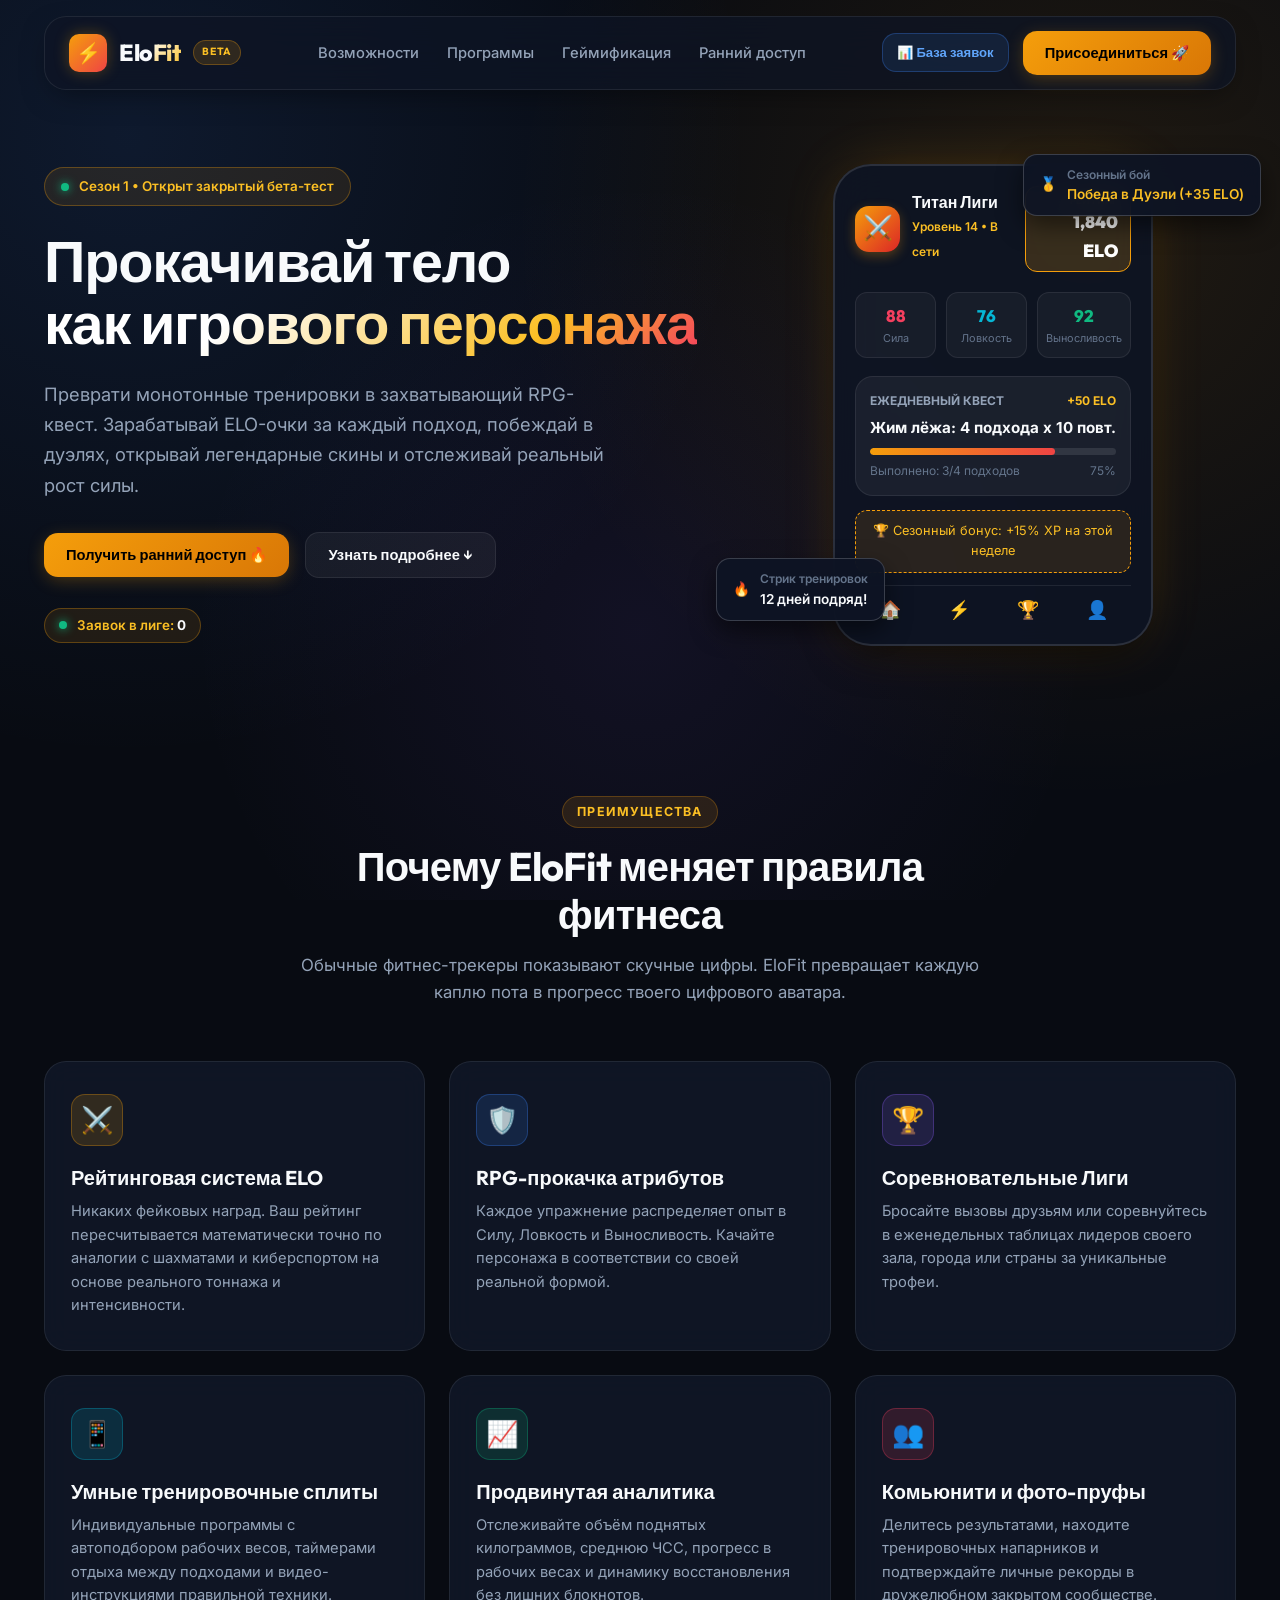
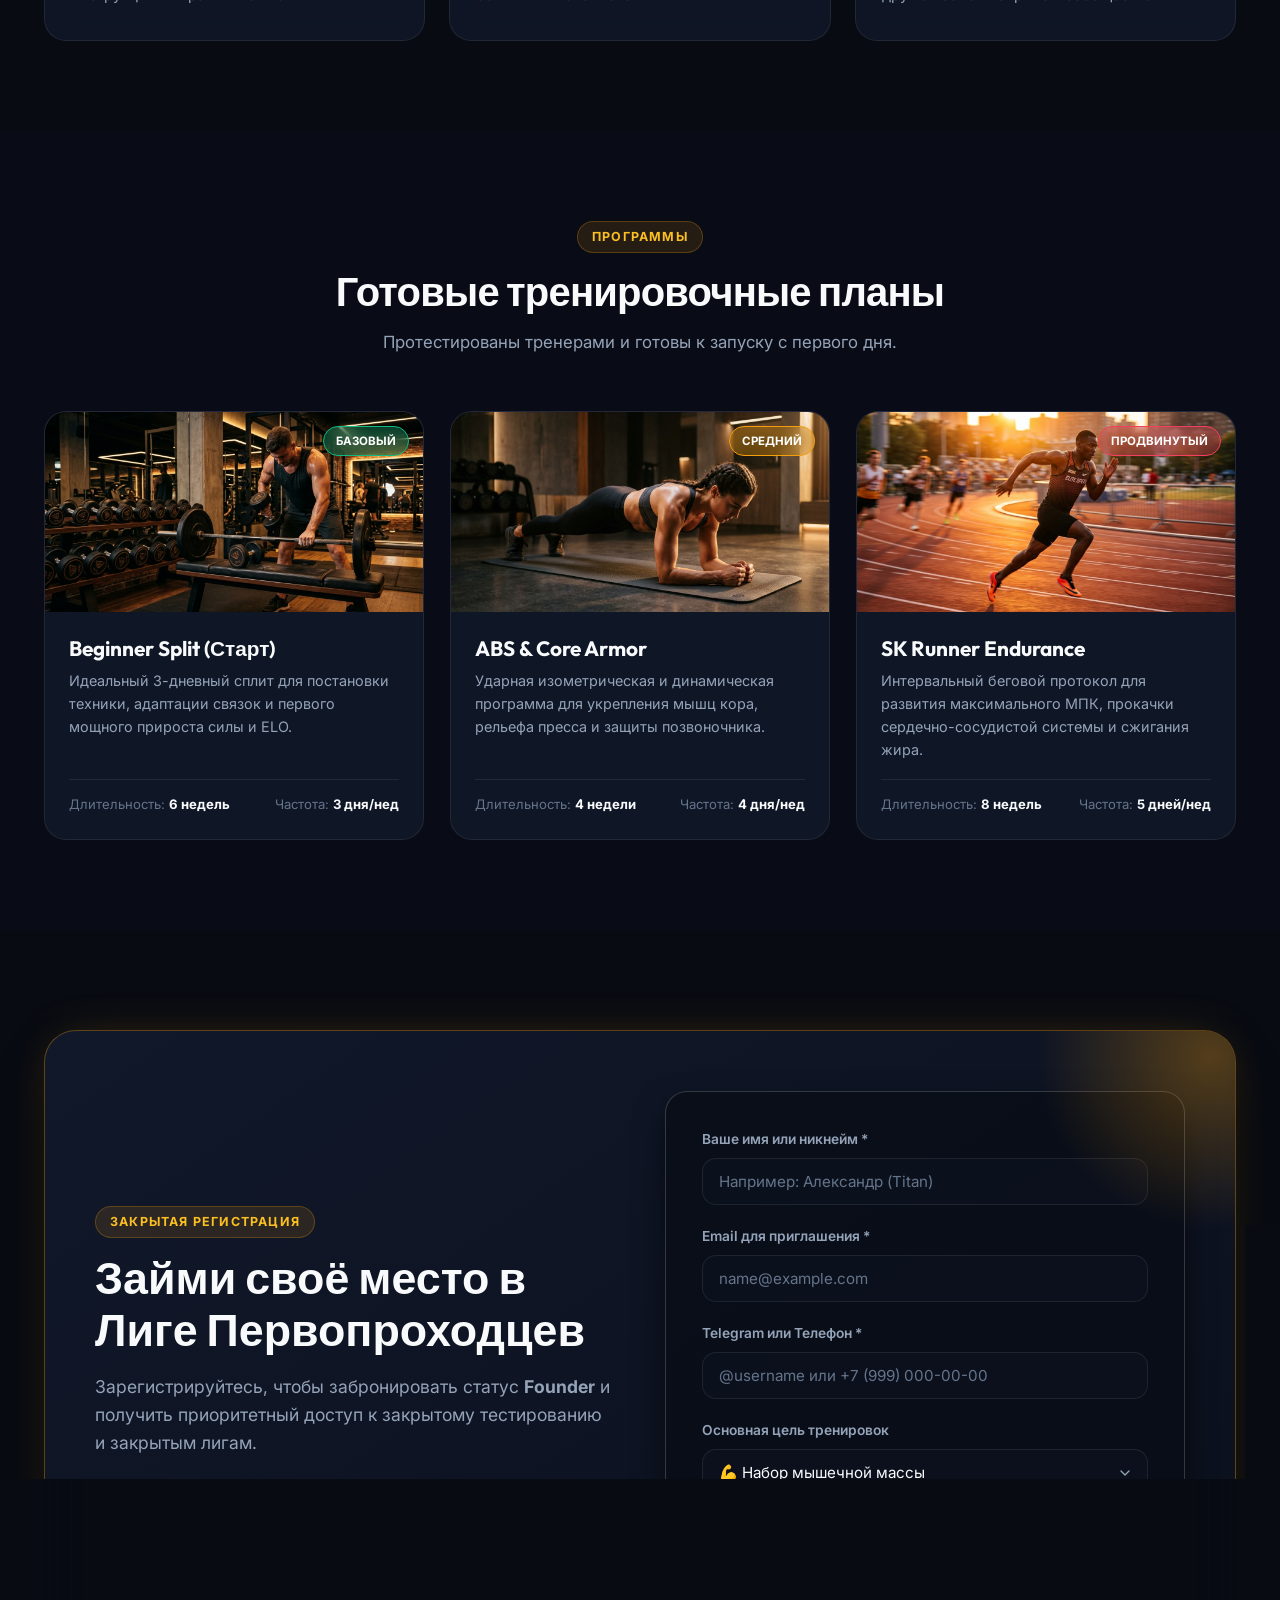
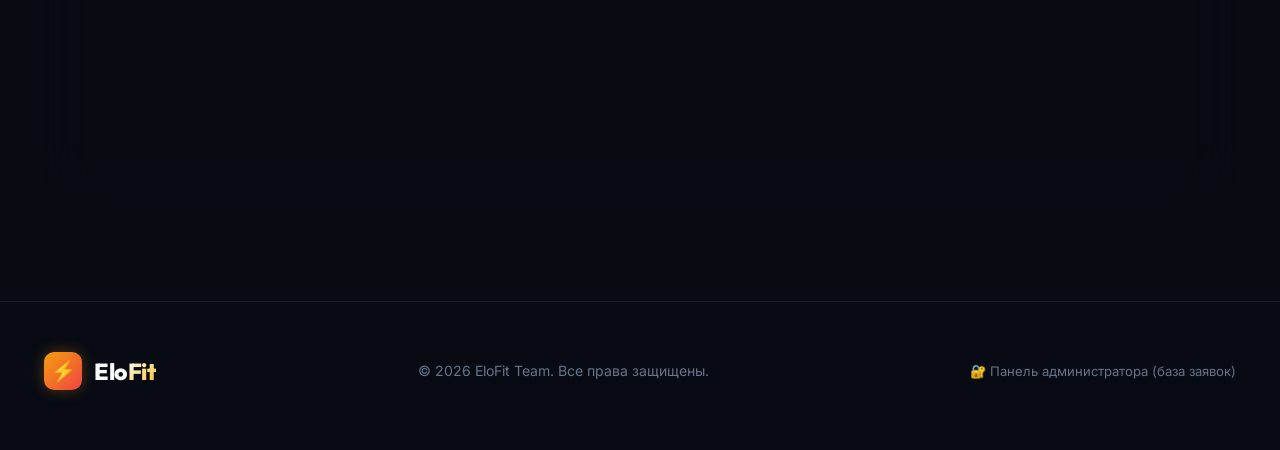
==== landing/index.html @ cf4ff8bf "feat: add landing page, user registration, and admin dashboard with timestamp tracking" ====
<!DOCTYPE html>
<html lang="ru">
<head>
  <meta charset="UTF-8">
  <meta name="viewport" content="width=device-width, initial-scale=1.0">
  <title>EloFit — Геймифицированная фитнес-платформа с ELO-рейтингом</title>
  <meta name="description" content="EloFit — первая фитнес-платформа, объединяющая реальные тренировки, соревновательные лиги и RPG-прокачку персонажа с честным ELO-рейтингом.">
  <meta name="keywords" content="фитнес, тренировки, геймификация, elofit, ELO рейтинг, прокачка, спорт, бодибилдинг, кроссфит">
  
  <!-- Open Graph / Social Media -->
  <meta property="og:type" content="website">
  <meta property="og:title" content="EloFit — Прокачивай тело как персонажа в RPG">
  <meta property="og:description" content="Зарабатывай ELO, соревнуйся в лигах с друзьями, открывай достижения и отслеживай реальный прогресс.">
  
  <link rel="icon" type="image/png" href="assets/images/beginner_split.jpg">
  <link rel="stylesheet" href="css/styles.css">
</head>
<body>

  <!-- Navigation -->
  <header class="navbar">
    <div class="nav-wrapper">
      <a href="#hero" class="brand" id="nav-brand">
        <div class="brand-icon">⚡</div>
        <div class="brand-text">Elo<span>Fit</span></div>
        <span class="brand-badge">BETA</span>
      </a>

      <ul class="nav-links">
        <li><a href="#features" id="nav-features">Возможности</a></li>
        <li><a href="#plans" id="nav-plans">Программы</a></li>
        <li><a href="#gamification" id="nav-gamification">Геймификация</a></li>
        <li><a href="#register" id="nav-register-link">Ранний доступ</a></li>
      </ul>

      <div class="nav-actions">
        <a href="admin.html" class="btn btn-admin" id="btn-header-admin" title="Панель администратора (база регистраций)">
          📊 База заявок
        </a>
        <a href="#register" class="btn btn-primary" id="btn-nav-join">
          Присоединиться 🚀
        </a>
      </div>
    </div>
  </header>

  <!-- Hero Section -->
  <section class="hero" id="hero">
    <div class="container hero-grid">
      <div class="hero-content">
        <div class="hero-pill">
          <span class="pulse-dot"></span>
          <span>Сезон 1 • Открыт закрытый бета-тест</span>
        </div>

        <h1 class="hero-title">
          Прокачивай тело <br>
          <span class="gradient-text">как игрового персонажа</span>
        </h1>

        <p class="hero-subtitle">
          Преврати монотонные тренировки в захватывающий RPG-квест. Зарабатывай ELO-очки за каждый подход, побеждай в дуэлях, открывай легендарные скины и отслеживай реальный рост силы.
        </p>

        <div class="hero-cta-box">
          <a href="#register" class="btn btn-primary btn-submit-hero" id="btn-hero-cta">
            Получить ранний доступ 🔥
          </a>
          <a href="#features" class="btn btn-secondary" id="btn-hero-learn">
            Узнать подробнее ↓
          </a>
        </div>

        <div class="hero-users-tag">
          <span class="hero-pill" style="margin: 0; padding: 6px 14px; font-size: 0.84rem;">
            <span class="pulse-dot"></span>
            <span>Заявок в лиге: <strong id="hero-live-counter">0</strong></span>
          </span>
        </div>
      </div>

      <!-- Hero Visual Phone Card -->
      <div class="hero-visual">
        <div class="phone-card">
          <div class="phone-screen-header">
            <div class="athlete-profile">
              <div class="athlete-avatar">⚔️</div>
              <div class="athlete-meta">
                <h4>Титан Лиги</h4>
                <span>Уровень 14 • В сети</span>
              </div>
            </div>
            <div class="elo-tag">
              <div class="elo-label">Рейтинг</div>
              <div class="elo-value">1,840 ELO</div>
            </div>
          </div>

          <!-- Stats Grid -->
          <div class="phone-stats-grid">
            <div class="stat-pill str">
              <div class="val">88</div>
              <div class="lbl">Сила</div>
            </div>
            <div class="stat-pill agi">
              <div class="val">76</div>
              <div class="lbl">Ловкость</div>
            </div>
            <div class="stat-pill sta">
              <div class="val">92</div>
              <div class="lbl">Выносливость</div>
            </div>
          </div>

          <!-- Daily Quest -->
          <div class="phone-quest-card">
            <div class="quest-header">
              <span>ЕЖЕДНЕВНЫЙ КВЕСТ</span>
              <span style="color: var(--accent-gold-bright);">+50 ELO</span>
            </div>
            <div class="quest-title">Жим лёжа: 4 подхода x 10 повт.</div>
            <div class="progress-bar-bg">
              <div class="progress-bar-fill" style="width: 75%;"></div>
            </div>
            <div style="display:flex; justify-content:space-between; margin-top: 6px; font-size: 0.75rem; color: var(--text-muted);">
              <span>Выполнено: 3/4 подходов</span>
              <span>75%</span>
            </div>
          </div>

          <!-- Quick Reward -->
          <div style="background: rgba(245, 158, 11, 0.12); border: 1px dashed var(--accent-gold); border-radius: 12px; padding: 10px; font-size: 0.8rem; text-align: center; color: var(--accent-gold-bright); margin-bottom: 12px;">
            🏆 Сезонный бонус: +15% XP на этой неделе
          </div>

          <div class="phone-nav-dock">
            <span class="active">🏠</span>
            <span>⚡</span>
            <span>🏆</span>
            <span>👤</span>
          </div>
        </div>

        <!-- Floating Badges -->
        <div class="floating-badge fb-1">
          <span>🥇</span>
          <div>
            <div style="font-size: 0.75rem; color: var(--text-muted);">Сезонный бой</div>
            <div style="color: var(--accent-gold-bright);">Победа в Дуэли (+35 ELO)</div>
          </div>
        </div>

        <div class="floating-badge fb-2">
          <span>🔥</span>
          <div>
            <div style="font-size: 0.75rem; color: var(--text-muted);">Стрик тренировок</div>
            <div>12 дней подряд!</div>
          </div>
        </div>
      </div>
    </div>
  </section>

  <!-- Features Section -->
  <section class="section-padding" id="features">
    <div class="container">
      <div class="section-header">
        <span class="section-tag">Преимущества</span>
        <h2 class="section-title">Почему EloFit меняет правила фитнеса</h2>
        <p class="section-subtitle">Обычные фитнес-трекеры показывают скучные цифры. EloFit превращает каждую каплю пота в прогресс твоего цифрового аватара.</p>
      </div>

      <div class="features-grid">
        <div class="feature-card gold">
          <div class="feature-icon-wrapper">⚔️</div>
          <h3>Рейтинговая система ELO</h3>
          <p>Никаких фейковых наград. Ваш рейтинг пересчитывается математически точно по аналогии с шахматами и киберспортом на основе реального тоннажа и интенсивности.</p>
        </div>

        <div class="feature-card blue">
          <div class="feature-icon-wrapper">🛡️</div>
          <h3>RPG-прокачка атрибутов</h3>
          <p>Каждое упражнение распределяет опыт в Силу, Ловкость и Выносливость. Качайте персонажа в соответствии со своей реальной формой.</p>
        </div>

        <div class="feature-card purple">
          <div class="feature-icon-wrapper">🏆</div>
          <h3>Соревновательные Лиги</h3>
          <p>Бросайте вызовы друзьям или соревнуйтесь в еженедельных таблицах лидеров своего зала, города или страны за уникальные трофеи.</p>
        </div>

        <div class="feature-card cyan">
          <div class="feature-icon-wrapper">📱</div>
          <h3>Умные тренировочные сплиты</h3>
          <p>Индивидуальные программы с автоподбором рабочих весов, таймерами отдыха между подходами и видео-инструкциями правильной техники.</p>
        </div>

        <div class="feature-card emerald">
          <div class="feature-icon-wrapper">📈</div>
          <h3>Продвинутая аналитика</h3>
          <p>Отслеживайте объём поднятых килограммов, среднюю ЧСС, прогресс в рабочих весах и динамику восстановления без лишних блокнотов.</p>
        </div>

        <div class="feature-card rose">
          <div class="feature-icon-wrapper">👥</div>
          <h3>Комьюнити и фото-пруфы</h3>
          <p>Делитесь результатами, находите тренировочных напарников и подтверждайте личные рекорды в дружелюбном закрытом сообществе.</p>
        </div>
      </div>
    </div>
  </section>

  <!-- Workout Plans Section (Using Actual Images from Repository) -->
  <section class="section-padding" id="plans" style="background: rgba(10, 15, 26, 0.5);">
    <div class="container">
      <div class="section-header">
        <span class="section-tag">Программы</span>
        <h2 class="section-title">Готовые тренировочные планы</h2>
        <p class="section-subtitle">Протестированы тренерами и готовы к запуску с первого дня.</p>
      </div>

      <div class="plans-grid">
        <!-- Plan 1 -->
        <div class="plan-card">
          <div class="plan-cover-wrapper">
            <img src="assets/images/beginner_split.jpg" alt="Beginner Split" class="plan-cover" loading="lazy">
            <span class="plan-difficulty-pill easy">Базовый</span>
          </div>
          <div class="plan-body">
            <h3>Beginner Split (Старт)</h3>
            <p>Идеальный 3-дневный сплит для постановки техники, адаптации связок и первого мощного прироста силы и ELO.</p>
            <div class="plan-meta">
              <span>Длительность: <strong>6 недель</strong></span>
              <span>Частота: <strong>3 дня/нед</strong></span>
            </div>
          </div>
        </div>

        <!-- Plan 2 -->
        <div class="plan-card">
          <div class="plan-cover-wrapper">
            <img src="assets/images/abs_core.jpg" alt="ABS Core" class="plan-cover" loading="lazy">
            <span class="plan-difficulty-pill medium">Средний</span>
          </div>
          <div class="plan-body">
            <h3>ABS & Core Armor</h3>
            <p>Ударная изометрическая и динамическая программа для укрепления мышц кора, рельефа пресса и защиты позвоночника.</p>
            <div class="plan-meta">
              <span>Длительность: <strong>4 недели</strong></span>
              <span>Частота: <strong>4 дня/нед</strong></span>
            </div>
          </div>
        </div>

        <!-- Plan 3 -->
        <div class="plan-card">
          <div class="plan-cover-wrapper">
            <img src="assets/images/sk_runner.jpg" alt="SK Runner" class="plan-cover" loading="lazy">
            <span class="plan-difficulty-pill hard">Продвинутый</span>
          </div>
          <div class="plan-body">
            <h3>SK Runner Endurance</h3>
            <p>Интервальный беговой протокол для развития максимального МПК, прокачки сердечно-сосудистой системы и сжигания жира.</p>
            <div class="plan-meta">
              <span>Длительность: <strong>8 недель</strong></span>
              <span>Частота: <strong>5 дней/нед</strong></span>
            </div>
          </div>
        </div>
      </div>
    </div>
  </section>

  <!-- REGISTRATION SECTION (CORE FUNCTIONALITY FOR TRACKING USERS) -->
  <section class="registration-section" id="register">
    <div class="container">
      <div class="registration-card">
        <div class="registration-grid">
          <div class="reg-info">
            <span class="section-tag">Закрытая регистрация</span>
            <h2>Займи своё место в Лиге Первопроходцев</h2>
            <p>
              Зарегистрируйтесь, чтобы забронировать статус <strong>Founder</strong> и получить приоритетный доступ к закрытому тестированию и закрытым лигам.
            </p>
            <ul class="reg-benefits">
              <li>
                <span class="check">✓</span>
                <span>Мгновенный доступ к закрытому бета-тесту приложения</span>
              </li>
              <li>
                <span class="check">✓</span>
                <span>Стартовый бонус: +250 приветственных ELO-очков</span>
              </li>
              <li>
                <span class="check">✓</span>
                <span>Прямой канал связи с основателями и разработчиками</span>
              </li>
              <li>
                <span class="check">✓</span>
                <span>Бесплатные персональные планы тренировок</span>
              </li>
            </ul>
          </div>

          <!-- Registration Form Form Box -->
          <div class="reg-form-box">
            <form id="registration-form" novalidate>
              <div class="form-group">
                <label for="reg-name">Ваше имя или никнейм *</label>
                <input type="text" id="reg-name" class="form-control" placeholder="Например: Александр (Titan)" required>
              </div>

              <div class="form-group">
                <label for="reg-email">Email для приглашения *</label>
                <input type="email" id="reg-email" class="form-control" placeholder="name@example.com" required>
              </div>

              <div class="form-group">
                <label for="reg-contact">Telegram или Телефон *</label>
                <input type="text" id="reg-contact" class="form-control" placeholder="@username или +7 (999) 000-00-00" required>
              </div>

              <div class="form-group">
                <label for="reg-goal">Основная цель тренировок</label>
                <select id="reg-goal" class="form-control">
                  <option value="Набор мышечной массы">💪 Набор мышечной массы</option>
                  <option value="Снижение веса и рельеф">🔥 Снижение веса и рельеф</option>
                  <option value="Увеличение силы и силовое троеборье">🏋️ Увеличение силы (пауэрлифтинг)</option>
                  <option value="Выносливость и кардио">🏃 Выносливость и бег</option>
                  <option value="Геймификация и привычка тренироваться">🎮 Дисциплина и фан от геймификации</option>
                </select>
              </div>

              <div class="form-group">
                <label>Ваш уровень подготовки</label>
                <div class="level-chips">
                  <div class="level-chip active" data-level="Новичок">Новичок</div>
                  <div class="level-chip" data-level="Любитель">Любитель</div>
                  <div class="level-chip" data-level="Профи">Профи</div>
                </div>
                <input type="hidden" id="reg-level" value="Новичок">
              </div>

              <button type="submit" class="btn btn-primary btn-submit-reg" id="btn-submit-registration">
                Зарегистрироваться сейчас 🚀
              </button>

              <p class="form-disclaimer">
                🔒 Ваши данные строго конфиденциальны. Без спама.
              </p>
            </form>
          </div>
        </div>
      </div>
    </div>
  </section>

  <!-- Success Modal -->
  <div class="modal-overlay" id="success-modal">
    <div class="modal-box">
      <div class="modal-icon">🎉</div>
      <h3>Вы успешно зарегистрированы!</h3>
      <p>Ваша заявка принята и зафиксирована в системе. Мы свяжемся с вами и отправим доступ к приложению.</p>

      <div class="modal-registered-meta">
        <div>👤 <strong>Имя:</strong> <span id="modal-name">-</span></div>
        <div>📧 <strong>Email:</strong> <span id="modal-email">-</span></div>
        <div>📱 <strong>Контакт:</strong> <span id="modal-contact">-</span></div>
        <div>⏰ <strong>Время регистрации:</strong> <span id="modal-time" style="color: var(--accent-gold-bright); font-weight: bold;">-</span></div>
      </div>

      <button class="btn btn-primary" style="width: 100%;" id="btn-close-modal">
        Отлично, жду старта! 👍
      </button>
    </div>
  </div>

  <!-- Toast Container -->
  <div class="toast" id="toast-notify">
    <span id="toast-icon">✓</span>
    <span id="toast-message">Сообщение</span>
  </div>

  <!-- Footer -->
  <footer>
    <div class="container">
      <div class="footer-grid">
        <div class="brand">
          <div class="brand-icon">⚡</div>
          <div class="brand-text">Elo<span>Fit</span></div>
        </div>

        <div class="footer-copy">
          © 2026 EloFit Team. Все права защищены.
        </div>

        <div>
          <a href="admin.html" class="footer-admin-link" id="link-footer-admin">
            🔐 Панель администратора (база заявок)
          </a>
        </div>
      </div>
    </div>
  </footer>

  <script src="js/app.js"></script>
</body>
</html>
---- landing/css/styles.css ----
/* ==========================================================================
   ELOFIT - Modern Premium Dark Gamified Landing Page & Design System
   ========================================================================== */

@import url('https://fonts.googleapis.com/css2?family=Outfit:wght@400;500;600;700;800;900&family=Inter:wght@300;400;500;600;700&display=swap');

:root {
  --bg-primary: #080B12;
  --bg-secondary: #0E1424;
  --bg-card: rgba(18, 26, 43, 0.75);
  --bg-card-hover: rgba(26, 37, 61, 0.85);
  --bg-input: rgba(12, 18, 30, 0.85);

  --accent-gold: #F59E0B;
  --accent-gold-bright: #FBBF24;
  --accent-gold-glow: rgba(245, 158, 11, 0.3);
  --accent-cyan: #06B6D4;
  --accent-blue: #3B82F6;
  --accent-purple: #8B5CF6;
  --accent-emerald: #10B981;
  --accent-rose: #F43F5E;

  --text-primary: #F8FAFC;
  --text-secondary: #94A3B8;
  --text-muted: #64748B;

  --border-glass: rgba(255, 255, 255, 0.08);
  --border-glass-hover: rgba(255, 255, 255, 0.18);
  --border-gold: rgba(245, 158, 11, 0.4);

  --font-heading: 'Outfit', -apple-system, BlinkMacSystemFont, sans-serif;
  --font-body: 'Inter', -apple-system, BlinkMacSystemFont, sans-serif;

  --radius-sm: 8px;
  --radius-md: 14px;
  --radius-lg: 22px;
  --radius-xl: 32px;

  --shadow-glow: 0 0 35px -5px var(--accent-gold-glow);
  --shadow-card: 0 20px 40px -15px rgba(0, 0, 0, 0.7);
  --transition: all 0.28s cubic-bezier(0.16, 1, 0.3, 1);
}

/* Reset & Base */
*, *::before, *::after {
  box-sizing: border-box;
  margin: 0;
  padding: 0;
}

html {
  scroll-behavior: smooth;
  font-size: 16px;
}

body {
  background-color: var(--bg-primary);
  color: var(--text-primary);
  font-family: var(--font-body);
  line-height: 1.6;
  overflow-x: hidden;
  background-image: 
    radial-gradient(circle at 10% 15%, rgba(59, 130, 246, 0.12) 0%, transparent 45%),
    radial-gradient(circle at 85% 25%, rgba(245, 158, 11, 0.10) 0%, transparent 45%),
    radial-gradient(circle at 50% 70%, rgba(139, 92, 246, 0.08) 0%, transparent 50%);
  background-attachment: fixed;
}

/* Typography */
h1, h2, h3, h4, h5, h6 {
  font-family: var(--font-heading);
  font-weight: 700;
  line-height: 1.2;
  color: var(--text-primary);
}

a {
  color: inherit;
  text-decoration: none;
  transition: var(--transition);
}

/* Container */
.container {
  max-width: 1240px;
  margin: 0 auto;
  padding: 0 24px;
}

/* Header & Nav */
.navbar {
  position: sticky;
  top: 16px;
  z-index: 100;
  margin: 0 auto;
  max-width: 1240px;
  padding: 0 24px;
}

.nav-wrapper {
  background: rgba(14, 20, 36, 0.75);
  backdrop-filter: blur(18px);
  -webkit-backdrop-filter: blur(18px);
  border: 1px solid var(--border-glass);
  border-radius: var(--radius-lg);
  padding: 14px 24px;
  display: flex;
  align-items: center;
  justify-content: space-between;
  box-shadow: 0 10px 30px -10px rgba(0, 0, 0, 0.5);
}

.brand {
  display: flex;
  align-items: center;
  gap: 12px;
  font-family: var(--font-heading);
  font-weight: 800;
  font-size: 1.45rem;
  letter-spacing: -0.5px;
}

.brand-icon {
  width: 38px;
  height: 38px;
  background: linear-gradient(135deg, var(--accent-gold), #EF4444);
  border-radius: 10px;
  display: flex;
  align-items: center;
  justify-content: center;
  font-size: 20px;
  box-shadow: 0 0 15px var(--accent-gold-glow);
}

.brand-text span {
  background: linear-gradient(135deg, #FFF, var(--accent-gold-bright));
  -webkit-background-clip: text;
  -webkit-text-fill-color: transparent;
}

.brand-badge {
  font-size: 0.65rem;
  font-weight: 700;
  letter-spacing: 0.8px;
  text-transform: uppercase;
  background: rgba(245, 158, 11, 0.15);
  color: var(--accent-gold-bright);
  padding: 3px 8px;
  border-radius: 20px;
  border: 1px solid rgba(245, 158, 11, 0.3);
}

.nav-links {
  display: flex;
  align-items: center;
  gap: 28px;
  list-style: none;
}

.nav-links a {
  font-size: 0.92rem;
  font-weight: 500;
  color: var(--text-secondary);
}

.nav-links a:hover {
  color: var(--text-primary);
}

.nav-actions {
  display: flex;
  align-items: center;
  gap: 14px;
}

.btn {
  display: inline-flex;
  align-items: center;
  justify-content: center;
  gap: 8px;
  padding: 10px 22px;
  border-radius: var(--radius-md);
  font-family: var(--font-heading);
  font-weight: 600;
  font-size: 0.92rem;
  cursor: pointer;
  border: none;
  transition: var(--transition);
  outline: none;
}

.btn-primary {
  background: linear-gradient(135deg, var(--accent-gold), #D97706);
  color: #000;
  font-weight: 700;
  box-shadow: 0 4px 18px -2px var(--accent-gold-glow);
}

.btn-primary:hover {
  transform: translateY(-2px);
  box-shadow: 0 6px 25px 0 var(--accent-gold-glow);
  background: linear-gradient(135deg, var(--accent-gold-bright), #F59E0B);
}

.btn-secondary {
  background: rgba(255, 255, 255, 0.05);
  color: var(--text-primary);
  border: 1px solid var(--border-glass);
}

.btn-secondary:hover {
  background: rgba(255, 255, 255, 0.1);
  border-color: var(--border-glass-hover);
}

.btn-admin {
  background: rgba(59, 130, 246, 0.12);
  color: #60A5FA;
  border: 1px solid rgba(59, 130, 246, 0.3);
  font-size: 0.82rem;
  padding: 8px 14px;
}

.btn-admin:hover {
  background: rgba(59, 130, 246, 0.22);
}

/* Hero Section */
.hero {
  padding: 90px 0 60px;
  position: relative;
}

.hero-grid {
  display: grid;
  grid-template-columns: 1.15fr 0.85fr;
  align-items: center;
  gap: 50px;
}

.hero-content {
  display: flex;
  flex-direction: column;
  gap: 24px;
}

.hero-pill {
  align-self: flex-start;
  display: inline-flex;
  align-items: center;
  gap: 10px;
  padding: 8px 16px;
  border-radius: 50px;
  background: rgba(245, 158, 11, 0.1);
  border: 1px solid rgba(245, 158, 11, 0.3);
  font-size: 0.84rem;
  font-weight: 600;
  color: var(--accent-gold-bright);
}

.hero-pill .pulse-dot {
  width: 8px;
  height: 8px;
  border-radius: 50%;
  background: var(--accent-emerald);
  box-shadow: 0 0 10px var(--accent-emerald);
  animation: pulse 2s infinite;
}

@keyframes pulse {
  0% { transform: scale(0.95); box-shadow: 0 0 0 0 rgba(16, 185, 129, 0.7); }
  70% { transform: scale(1); box-shadow: 0 0 0 8px rgba(16, 185, 129, 0); }
  100% { transform: scale(0.95); box-shadow: 0 0 0 0 rgba(16, 185, 129, 0); }
}

.hero-title {
  font-size: 3.6rem;
  letter-spacing: -1.2px;
  line-height: 1.08;
}

.hero-title .gradient-text {
  background: linear-gradient(135deg, #FFF 30%, var(--accent-gold-bright) 75%, #F43F5E 100%);
  -webkit-background-clip: text;
  -webkit-text-fill-color: transparent;
}

.hero-subtitle {
  font-size: 1.15rem;
  color: var(--text-secondary);
  line-height: 1.65;
  max-width: 580px;
}

.hero-cta-box {
  display: flex;
  align-items: center;
  gap: 16px;
  flex-wrap: wrap;
  margin-top: 8px;
}

.hero-users-tag {
  display: flex;
  align-items: center;
  gap: 12px;
  margin-top: 6px;
}

.avatar-stack {
  display: flex;
}

.avatar-stack span {
  width: 32px;
  height: 32px;
  border-radius: 50%;
  border: 2px solid var(--bg-primary);
  margin-left: -8px;
  background: linear-gradient(135deg, #3B82F6, #8B5CF6);
  display: flex;
  align-items: center;
  justify-content: center;
  font-size: 12px;
  font-weight: 700;
}

.avatar-stack span:first-child {
  margin-left: 0;
  background: linear-gradient(135deg, var(--accent-gold), #EF4444);
}

.avatar-stack span:nth-child(2) {
  background: linear-gradient(135deg, var(--accent-cyan), var(--accent-blue));
}

.hero-users-tag p {
  font-size: 0.88rem;
  color: var(--text-secondary);
}

.hero-users-tag strong {
  color: var(--text-primary);
}

/* Phone Mockup (Hero Right) */
.hero-visual {
  display: flex;
  justify-content: center;
  position: relative;
}

.phone-card {
  width: 320px;
  background: rgba(14, 20, 36, 0.9);
  backdrop-filter: blur(20px);
  border: 2px solid rgba(255, 255, 255, 0.12);
  border-radius: 38px;
  padding: 20px;
  box-shadow: var(--shadow-card), 0 0 60px -15px var(--accent-gold-glow);
  position: relative;
  overflow: hidden;
  animation: float 6s ease-in-out infinite;
}

@keyframes float {
  0%, 100% { transform: translateY(0px); }
  50% { transform: translateY(-12px); }
}

.phone-screen-header {
  display: flex;
  align-items: center;
  justify-content: space-between;
  margin-bottom: 20px;
}

.athlete-profile {
  display: flex;
  align-items: center;
  gap: 12px;
}

.athlete-avatar {
  width: 46px;
  height: 46px;
  border-radius: 14px;
  background: linear-gradient(135deg, var(--accent-gold), #DC2626);
  display: flex;
  align-items: center;
  justify-content: center;
  font-size: 24px;
  box-shadow: 0 4px 12px var(--accent-gold-glow);
}

.athlete-meta h4 {
  font-size: 1rem;
}

.athlete-meta span {
  font-size: 0.75rem;
  color: var(--accent-gold-bright);
  font-weight: 600;
}

.elo-tag {
  background: rgba(245, 158, 11, 0.18);
  border: 1px solid var(--accent-gold);
  border-radius: 12px;
  padding: 6px 12px;
  text-align: right;
}

.elo-label {
  font-size: 0.62rem;
  font-weight: 700;
  text-transform: uppercase;
  color: var(--accent-gold-bright);
}

.elo-value {
  font-size: 1.1rem;
  font-weight: 900;
  color: #FFF;
  font-family: var(--font-heading);
}

.phone-stats-grid {
  display: grid;
  grid-template-columns: 1fr 1fr 1fr;
  gap: 10px;
  margin-bottom: 18px;
}

.stat-pill {
  background: rgba(255, 255, 255, 0.04);
  border: 1px solid var(--border-glass);
  border-radius: 12px;
  padding: 10px 8px;
  text-align: center;
}

.stat-pill .val {
  font-size: 1.05rem;
  font-weight: 800;
  font-family: var(--font-heading);
}

.stat-pill .lbl {
  font-size: 0.68rem;
  color: var(--text-muted);
}

.stat-pill.str .val { color: #F43F5E; }
.stat-pill.agi .val { color: var(--accent-cyan); }
.stat-pill.sta .val { color: var(--accent-emerald); }

.phone-quest-card {
  background: rgba(255, 255, 255, 0.05);
  border: 1px solid var(--border-glass);
  border-radius: 18px;
  padding: 14px;
  margin-bottom: 14px;
}

.quest-header {
  display: flex;
  justify-content: space-between;
  font-size: 0.75rem;
  font-weight: 700;
  color: var(--text-secondary);
  margin-bottom: 6px;
}

.quest-title {
  font-size: 0.95rem;
  font-weight: 700;
  margin-bottom: 8px;
}

.progress-bar-bg {
  width: 100%;
  height: 7px;
  background: rgba(255, 255, 255, 0.1);
  border-radius: 10px;
  overflow: hidden;
}

.progress-bar-fill {
  height: 100%;
  background: linear-gradient(90deg, var(--accent-gold), #EF4444);
  border-radius: 10px;
}

.phone-nav-dock {
  display: flex;
  justify-content: space-around;
  padding-top: 10px;
  border-top: 1px solid var(--border-glass);
  color: var(--text-muted);
  font-size: 18px;
}

.phone-nav-dock .active {
  color: var(--accent-gold-bright);
}

/* Floating Badges */
.floating-badge {
  position: absolute;
  background: rgba(14, 20, 36, 0.92);
  backdrop-filter: blur(12px);
  border: 1px solid var(--border-glass-hover);
  border-radius: 14px;
  padding: 10px 16px;
  display: flex;
  align-items: center;
  gap: 10px;
  box-shadow: 0 10px 25px rgba(0,0,0,0.5);
  font-size: 0.85rem;
  font-weight: 600;
  animation: float 7s ease-in-out infinite reverse;
}

.fb-1 {
  top: -10px;
  right: -25px;
}

.fb-2 {
  bottom: 25px;
  left: -35px;
}

/* Stats Counter Row */
.stats-strip {
  padding: 30px 0;
  border-top: 1px solid var(--border-glass);
  border-bottom: 1px solid var(--border-glass);
  background: rgba(14, 20, 36, 0.4);
}

.stats-grid {
  display: grid;
  grid-template-columns: repeat(4, 1fr);
  gap: 24px;
  text-align: center;
}

.stat-item h3 {
  font-size: 2.3rem;
  font-weight: 800;
  background: linear-gradient(135deg, #FFF, var(--accent-gold-bright));
  -webkit-background-clip: text;
  -webkit-text-fill-color: transparent;
  margin-bottom: 4px;
}

.stat-item p {
  font-size: 0.88rem;
  color: var(--text-secondary);
}

/* Section Shared */
.section-padding {
  padding: 90px 0;
}

.section-header {
  text-align: center;
  max-width: 680px;
  margin: 0 auto 55px;
}

.section-tag {
  display: inline-block;
  font-size: 0.78rem;
  font-weight: 700;
  letter-spacing: 1.2px;
  text-transform: uppercase;
  color: var(--accent-gold-bright);
  background: rgba(245, 158, 11, 0.12);
  padding: 5px 14px;
  border-radius: 30px;
  border: 1px solid rgba(245, 158, 11, 0.25);
  margin-bottom: 14px;
}

.section-title {
  font-size: 2.5rem;
  letter-spacing: -0.8px;
  margin-bottom: 14px;
}

.section-subtitle {
  font-size: 1.05rem;
  color: var(--text-secondary);
}

/* Features Grid */
.features-grid {
  display: grid;
  grid-template-columns: repeat(3, 1fr);
  gap: 24px;
}

.feature-card {
  background: var(--bg-card);
  backdrop-filter: blur(14px);
  border: 1px solid var(--border-glass);
  border-radius: var(--radius-lg);
  padding: 32px 26px;
  transition: var(--transition);
  position: relative;
  overflow: hidden;
}

.feature-card::before {
  content: '';
  position: absolute;
  top: 0;
  left: 0;
  right: 0;
  height: 2px;
  background: linear-gradient(90deg, transparent, rgba(245, 158, 11, 0.4), transparent);
  opacity: 0;
  transition: var(--transition);
}

.feature-card:hover {
  transform: translateY(-6px);
  border-color: var(--border-glass-hover);
  background: var(--bg-card-hover);
  box-shadow: 0 20px 35px -10px rgba(0, 0, 0, 0.6);
}

.feature-card:hover::before {
  opacity: 1;
}

.feature-icon-wrapper {
  width: 52px;
  height: 52px;
  border-radius: 14px;
  background: rgba(255, 255, 255, 0.05);
  display: flex;
  align-items: center;
  justify-content: center;
  font-size: 26px;
  margin-bottom: 20px;
  border: 1px solid var(--border-glass);
}

.feature-card.gold .feature-icon-wrapper { background: rgba(245, 158, 11, 0.15); border-color: rgba(245, 158, 11, 0.3); }
.feature-card.blue .feature-icon-wrapper { background: rgba(59, 130, 246, 0.15); border-color: rgba(59, 130, 246, 0.3); }
.feature-card.purple .feature-icon-wrapper { background: rgba(139, 92, 246, 0.15); border-color: rgba(139, 92, 246, 0.3); }
.feature-card.cyan .feature-icon-wrapper { background: rgba(6, 182, 212, 0.15); border-color: rgba(6, 182, 212, 0.3); }
.feature-card.emerald .feature-icon-wrapper { background: rgba(16, 185, 129, 0.15); border-color: rgba(16, 185, 129, 0.3); }
.feature-card.rose .feature-icon-wrapper { background: rgba(244, 63, 94, 0.15); border-color: rgba(244, 63, 94, 0.3); }

.feature-card h3 {
  font-size: 1.25rem;
  margin-bottom: 10px;
}

.feature-card p {
  font-size: 0.92rem;
  color: var(--text-secondary);
  line-height: 1.6;
}

/* Workout Plans Cards */
.plans-grid {
  display: grid;
  grid-template-columns: repeat(3, 1fr);
  gap: 26px;
}

.plan-card {
  background: var(--bg-card);
  border: 1px solid var(--border-glass);
  border-radius: var(--radius-lg);
  overflow: hidden;
  transition: var(--transition);
  display: flex;
  flex-direction: column;
}

.plan-card:hover {
  transform: translateY(-6px);
  border-color: var(--border-gold);
  box-shadow: 0 20px 35px -10px rgba(0, 0, 0, 0.7);
}

.plan-cover-wrapper {
  height: 200px;
  width: 100%;
  position: relative;
  overflow: hidden;
}

.plan-cover {
  width: 100%;
  height: 100%;
  object-fit: cover;
  transition: transform 0.5s ease;
}

.plan-card:hover .plan-cover {
  transform: scale(1.05);
}

.plan-difficulty-pill {
  position: absolute;
  top: 14px;
  right: 14px;
  padding: 5px 12px;
  border-radius: 30px;
  font-size: 0.72rem;
  font-weight: 700;
  text-transform: uppercase;
  backdrop-filter: blur(8px);
}

.plan-difficulty-pill.easy { background: rgba(16, 185, 129, 0.3); border: 1px solid var(--accent-emerald); color: #FFF; }
.plan-difficulty-pill.medium { background: rgba(245, 158, 11, 0.3); border: 1px solid var(--accent-gold); color: #FFF; }
.plan-difficulty-pill.hard { background: rgba(244, 63, 94, 0.3); border: 1px solid var(--accent-rose); color: #FFF; }

.plan-body {
  padding: 24px;
  display: flex;
  flex-direction: column;
  flex: 1;
}

.plan-body h3 {
  font-size: 1.3rem;
  margin-bottom: 8px;
}

.plan-body p {
  font-size: 0.9rem;
  color: var(--text-secondary);
  margin-bottom: 18px;
  flex: 1;
}

.plan-meta {
  display: flex;
  justify-content: space-between;
  padding-top: 14px;
  border-top: 1px solid var(--border-glass);
  font-size: 0.82rem;
  color: var(--text-muted);
}

.plan-meta strong {
  color: var(--text-primary);
}

/* ==========================================================================
   REGISTRATION SECTION (KEY USER REQUIREMENT)
   ========================================================================== */
.registration-section {
  padding: 100px 0;
  position: relative;
}

.registration-card {
  background: linear-gradient(145deg, rgba(18, 26, 44, 0.92), rgba(11, 16, 28, 0.95));
  backdrop-filter: blur(24px);
  border: 1px solid rgba(245, 158, 11, 0.35);
  border-radius: var(--radius-xl);
  padding: 60px 50px;
  box-shadow: 0 30px 60px -20px rgba(0, 0, 0, 0.9), 0 0 50px -15px var(--accent-gold-glow);
  position: relative;
  overflow: hidden;
}

.registration-card::after {
  content: '';
  position: absolute;
  top: -150px;
  right: -150px;
  width: 350px;
  height: 350px;
  background: radial-gradient(circle, var(--accent-gold-glow), transparent 70%);
  pointer-events: none;
}

.registration-grid {
  display: grid;
  grid-template-columns: 1fr 1fr;
  gap: 50px;
  align-items: center;
}

.reg-info h2 {
  font-size: 2.8rem;
  line-height: 1.15;
  margin-bottom: 18px;
}

.reg-info p {
  font-size: 1.1rem;
  color: var(--text-secondary);
  margin-bottom: 28px;
  line-height: 1.6;
}

.reg-benefits {
  list-style: none;
  display: flex;
  flex-direction: column;
  gap: 14px;
}

.reg-benefits li {
  display: flex;
  align-items: center;
  gap: 12px;
  font-size: 0.95rem;
  color: var(--text-primary);
}

.reg-benefits .check {
  width: 24px;
  height: 24px;
  border-radius: 50%;
  background: rgba(16, 185, 129, 0.18);
  border: 1px solid var(--accent-emerald);
  display: flex;
  align-items: center;
  justify-content: center;
  color: var(--accent-emerald);
  font-size: 14px;
  flex-shrink: 0;
}

/* Registration Form */
.reg-form-box {
  background: rgba(8, 12, 22, 0.7);
  border: 1px solid var(--border-glass-hover);
  border-radius: var(--radius-lg);
  padding: 36px;
  box-shadow: 0 15px 30px rgba(0, 0, 0, 0.5);
}

.form-group {
  margin-bottom: 20px;
}

.form-group label {
  display: block;
  font-size: 0.86rem;
  font-weight: 600;
  margin-bottom: 8px;
  color: var(--text-secondary);
}

.form-control {
  width: 100%;
  background: var(--bg-input);
  border: 1px solid var(--border-glass);
  border-radius: var(--radius-md);
  padding: 13px 16px;
  font-size: 0.95rem;
  color: var(--text-primary);
  font-family: var(--font-body);
  transition: var(--transition);
  outline: none;
}

.form-control:focus {
  border-color: var(--accent-gold);
  box-shadow: 0 0 15px -3px var(--accent-gold-glow);
  background: rgba(18, 25, 42, 0.95);
}

.form-control::placeholder {
  color: var(--text-muted);
}

select.form-control {
  appearance: none;
  background-image: url("data:image/svg+xml;charset=UTF-8,%3csvg xmlns='http://www.w3.org/2000/svg' viewBox='0 0 24 24' fill='none' stroke='%2394a3b8' stroke-width='2' stroke-linecap='round' stroke-linejoin='round'%3e%3cpolyline points='6 9 12 15 18 9'%3e%3c/polyline%3e%3c/svg%3e");
  background-repeat: no-repeat;
  background-position: right 14px center;
  background-size: 16px;
  cursor: pointer;
}

.level-chips {
  display: grid;
  grid-template-columns: 1fr 1fr 1fr;
  gap: 8px;
}

.level-chip {
  padding: 9px;
  text-align: center;
  border-radius: var(--radius-sm);
  background: rgba(255, 255, 255, 0.04);
  border: 1px solid var(--border-glass);
  font-size: 0.82rem;
  font-weight: 600;
  color: var(--text-secondary);
  cursor: pointer;
  transition: var(--transition);
}

.level-chip.active {
  background: rgba(245, 158, 11, 0.15);
  border-color: var(--accent-gold);
  color: var(--accent-gold-bright);
}

.btn-submit-reg {
  width: 100%;
  padding: 16px;
  font-size: 1.05rem;
  margin-top: 8px;
}

.form-disclaimer {
  text-align: center;
  font-size: 0.78rem;
  color: var(--text-muted);
  margin-top: 14px;
}

/* Success Modal / Toast */
.modal-overlay {
  position: fixed;
  inset: 0;
  background: rgba(0, 0, 0, 0.8);
  backdrop-filter: blur(10px);
  z-index: 1000;
  display: flex;
  align-items: center;
  justify-content: center;
  padding: 20px;
  opacity: 0;
  pointer-events: none;
  transition: opacity 0.3s ease;
}

.modal-overlay.active {
  opacity: 1;
  pointer-events: auto;
}

.modal-box {
  background: var(--bg-secondary);
  border: 1px solid var(--accent-gold);
  border-radius: var(--radius-xl);
  padding: 40px;
  max-width: 480px;
  width: 100%;
  text-align: center;
  box-shadow: var(--shadow-glow);
  transform: scale(0.95);
  transition: transform 0.3s cubic-bezier(0.16, 1, 0.3, 1);
}

.modal-overlay.active .modal-box {
  transform: scale(1);
}

.modal-icon {
  font-size: 50px;
  margin-bottom: 16px;
}

.modal-box h3 {
  font-size: 1.8rem;
  margin-bottom: 10px;
}

.modal-box p {
  color: var(--text-secondary);
  font-size: 0.95rem;
  margin-bottom: 24px;
}

.modal-registered-meta {
  background: rgba(255, 255, 255, 0.04);
  border: 1px solid var(--border-glass);
  border-radius: var(--radius-md);
  padding: 14px;
  text-align: left;
  font-size: 0.85rem;
  margin-bottom: 24px;
}

.modal-registered-meta div {
  margin-bottom: 6px;
}
.modal-registered-meta div:last-child {
  margin-bottom: 0;
}

/* Footer */
footer {
  border-top: 1px solid var(--border-glass);
  padding: 50px 0 30px;
  background: rgba(8, 12, 20, 0.9);
}

.footer-grid {
  display: flex;
  justify-content: space-between;
  align-items: center;
  flex-wrap: wrap;
  gap: 24px;
  margin-bottom: 30px;
}

.footer-copy {
  color: var(--text-muted);
  font-size: 0.88rem;
}

.footer-admin-link {
  color: var(--text-muted);
  font-size: 0.82rem;
  display: flex;
  align-items: center;
  gap: 6px;
}

.footer-admin-link:hover {
  color: var(--accent-gold-bright);
}

/* Toast */
.toast {
  position: fixed;
  bottom: 24px;
  right: 24px;
  background: rgba(14, 20, 36, 0.95);
  border: 1px solid var(--border-glass-hover);
  border-radius: var(--radius-md);
  padding: 14px 20px;
  display: flex;
  align-items: center;
  gap: 12px;
  box-shadow: 0 10px 30px rgba(0, 0, 0, 0.6);
  z-index: 2000;
  transform: translateY(100px);
  opacity: 0;
  transition: var(--transition);
}

.toast.show {
  transform: translateY(0);
  opacity: 1;
}

.toast.success { border-color: var(--accent-emerald); }
.toast.error { border-color: var(--accent-rose); }

/* Responsive */
@media (max-width: 992px) {
  .hero-grid {
    grid-template-columns: 1fr;
    text-align: center;
  }
  .hero-content {
    align-items: center;
  }
  .hero-pill {
    align-self: center;
  }
  .hero-title {
    font-size: 2.8rem;
  }
  .features-grid, .plans-grid {
    grid-template-columns: 1fr;
  }
  .registration-grid {
    grid-template-columns: 1fr;
  }
  .stats-grid {
    grid-template-columns: 1fr 1fr;
    gap: 20px;
  }
}

@media (max-width: 768px) {
  .nav-links {
    display: none;
  }
  .hero-title {
    font-size: 2.2rem;
  }
  .registration-card {
    padding: 30px 20px;
  }
  .reg-form-box {
    padding: 20px;
  }
  .phone-card {
    width: 290px;
  }
  .floating-badge {
    display: none;
  }
}
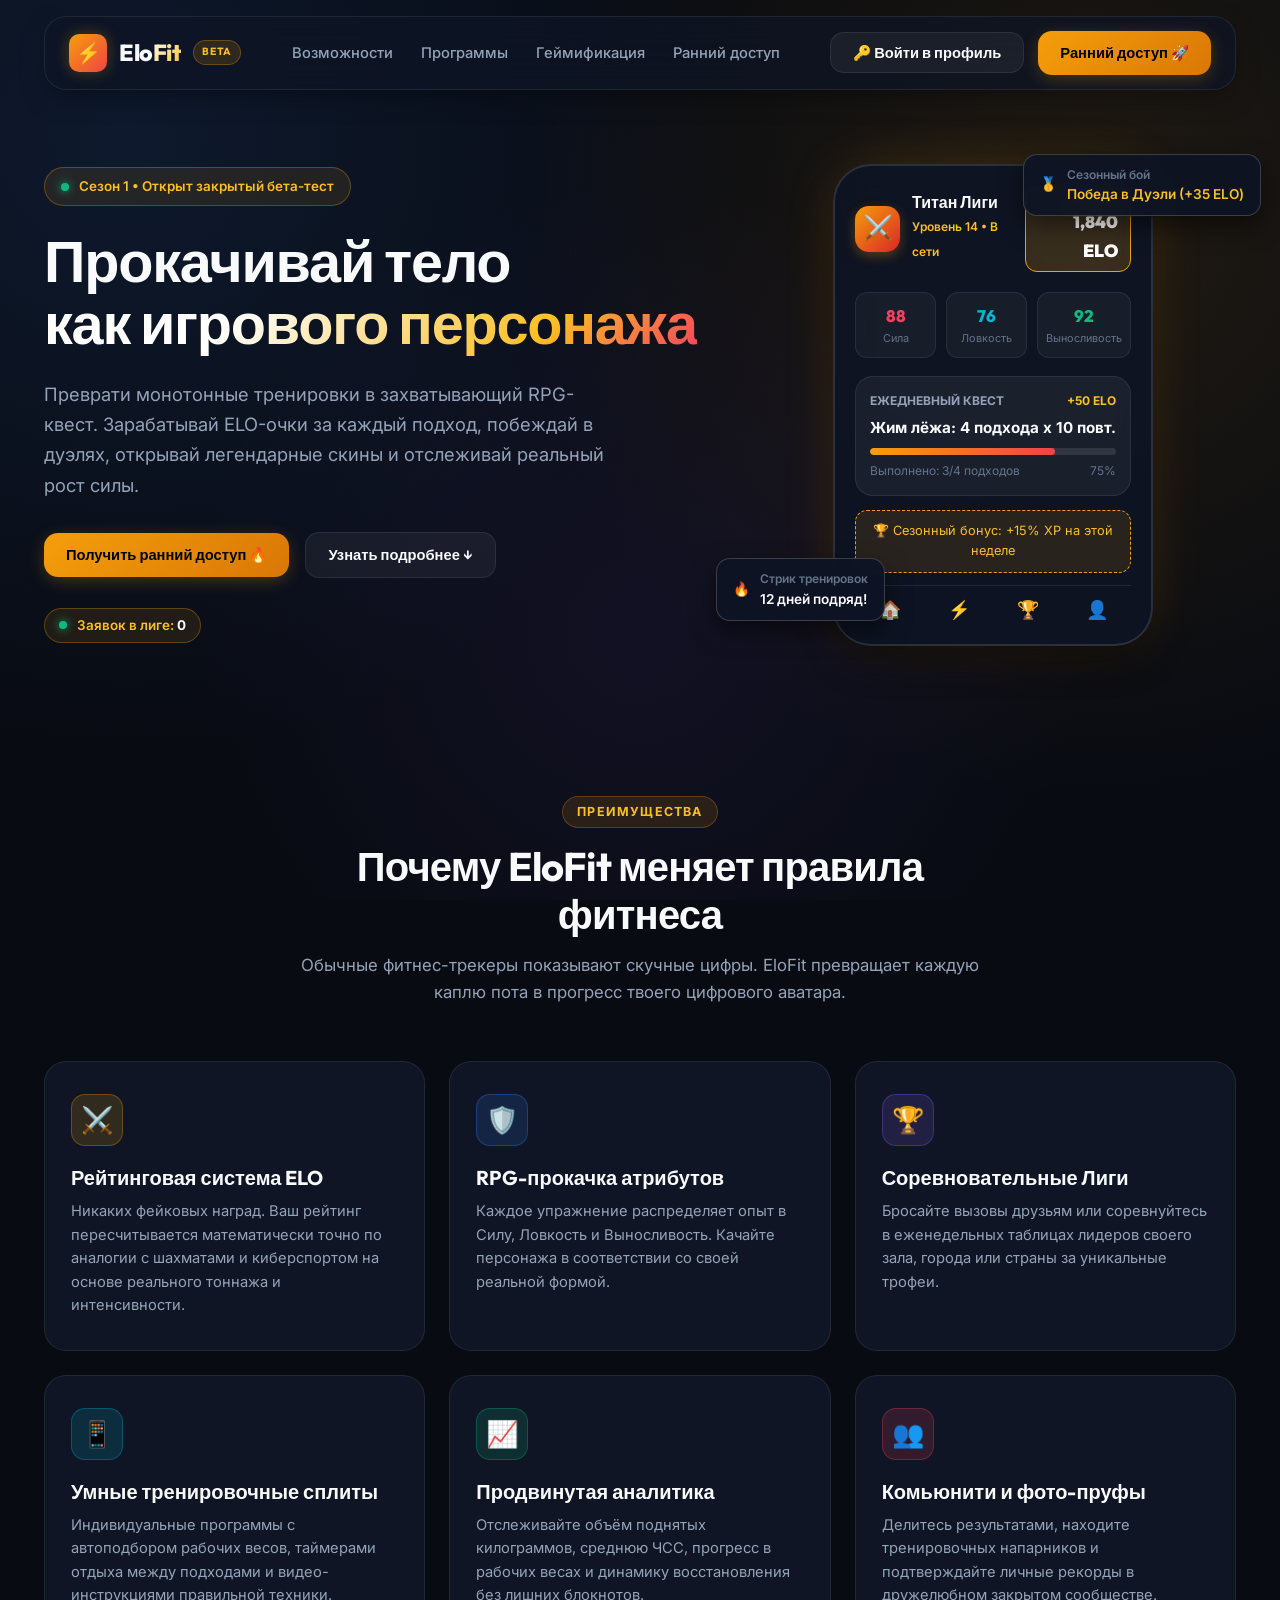
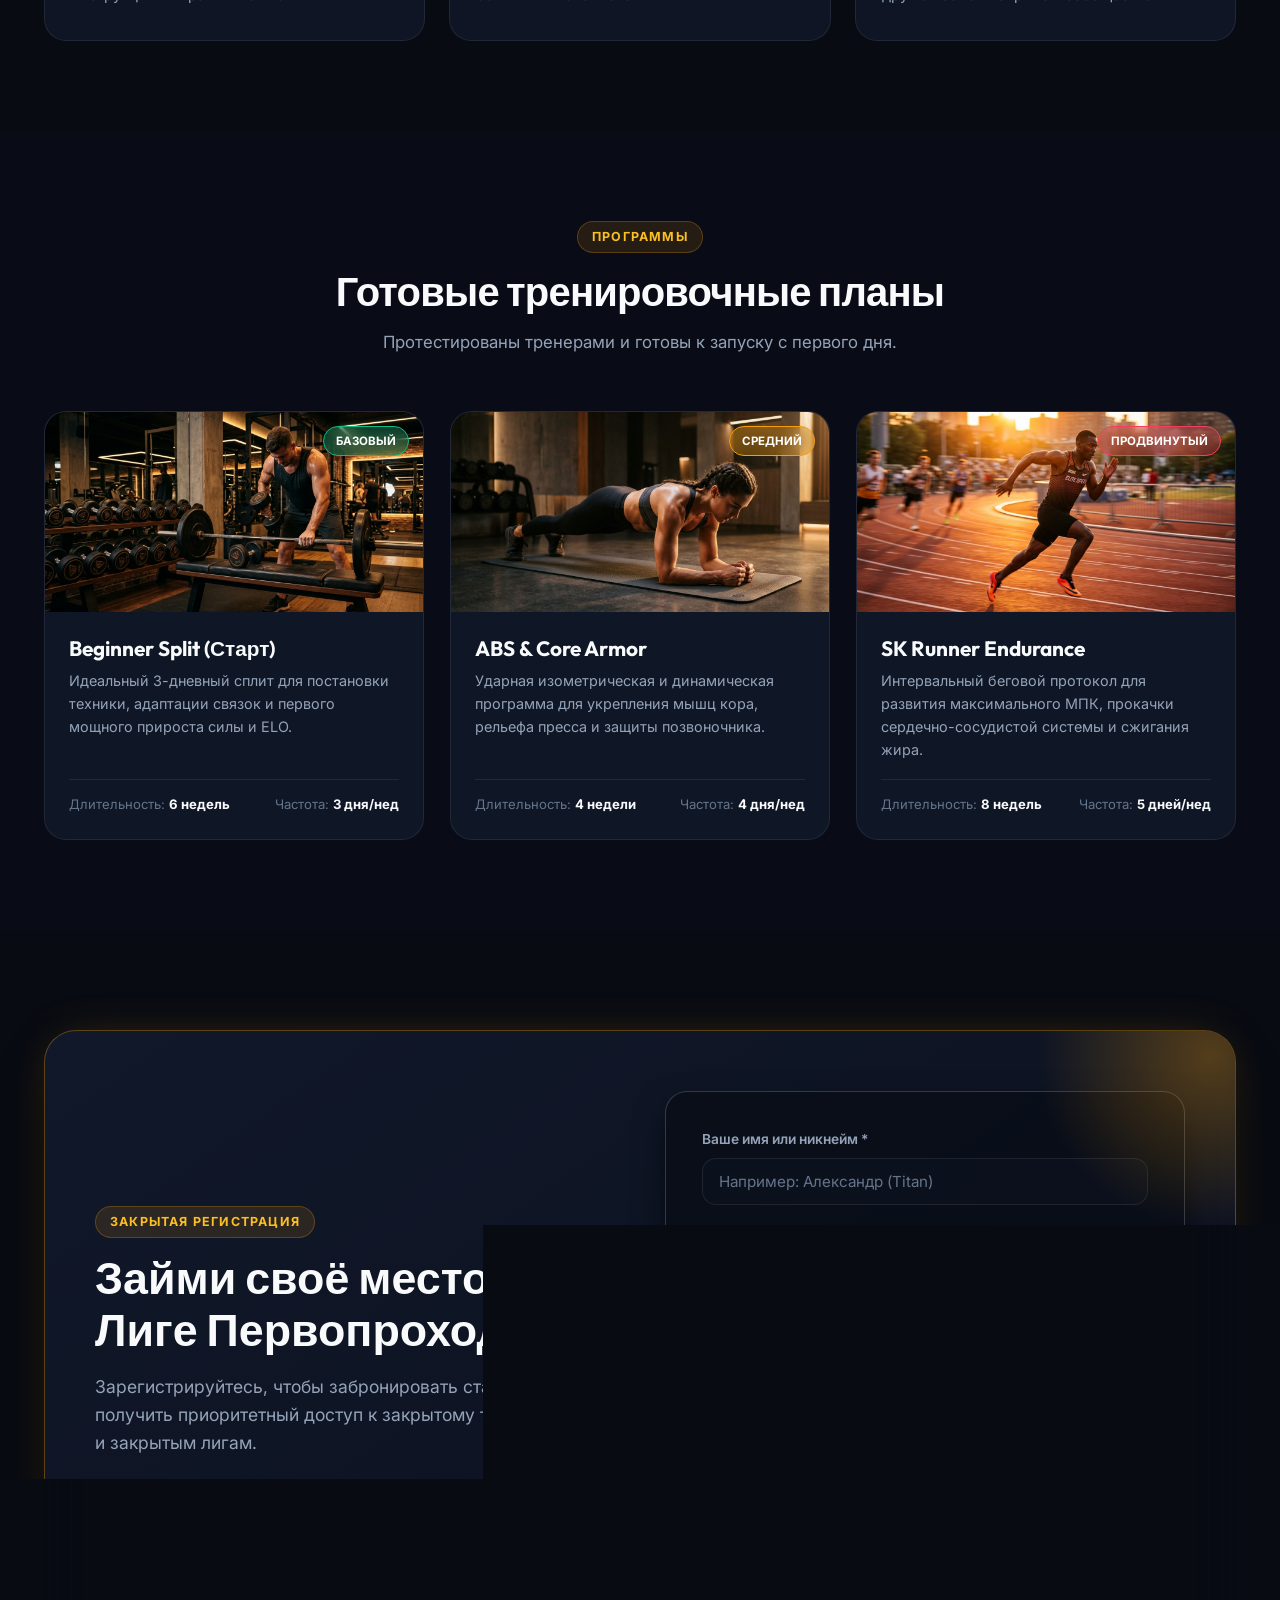
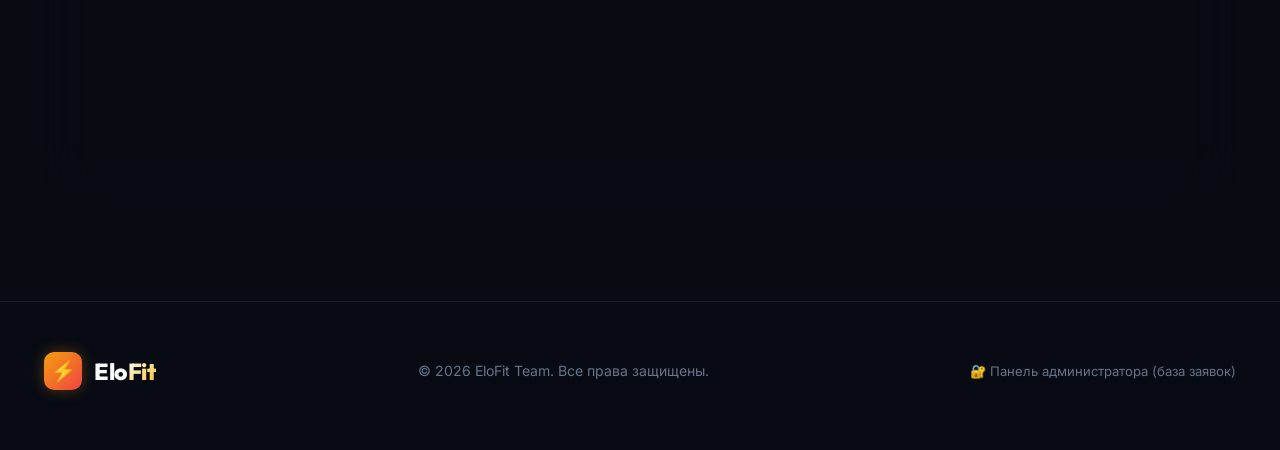
==== commit 15829b40: "feat: add athlete account dashboard, login flow, and hide admin password hint" ====
--- a/landing/index.html
+++ b/landing/index.html
@@ -34,11 +34,11 @@
       </ul>
 
       <div class="nav-actions">
-        <a href="admin.html" class="btn btn-admin" id="btn-header-admin" title="Панель администратора (база регистраций)">
-          📊 База заявок
-        </a>
+        <button class="btn btn-secondary" id="btn-header-login">
+          🔑 Войти в профиль
+        </button>
         <a href="#register" class="btn btn-primary" id="btn-nav-join">
-          Присоединиться 🚀
+          Ранний доступ 🚀
         </a>
       </div>
     </div>
@@ -355,12 +355,39 @@
     </div>
   </section>
 
+  <!-- User Login Modal -->
+  <div class="modal-overlay" id="login-modal">
+    <div class="modal-box" style="max-width: 440px; text-align: left;">
+      <h3 style="margin-bottom: 8px;">🔑 Вход в личный кабинет</h3>
+      <p style="font-size: 0.9rem; color: var(--text-secondary); margin-bottom: 20px;">
+        Введите Email или контакт Telegram, указанный при регистрации.
+      </p>
+      <form id="user-login-form">
+        <div class="form-group">
+          <label for="login-identifier">Email или Telegram (@username)</label>
+          <input type="text" id="login-identifier" class="form-control" placeholder="name@example.com или @username" required>
+        </div>
+        <button type="submit" class="btn btn-primary" style="width: 100%; padding: 14px;" id="btn-submit-user-login">
+          Войти в профиль 🚀
+        </button>
+        <div style="text-align: center; margin-top: 16px;">
+          <a href="#register" id="link-switch-to-reg" style="font-size: 0.85rem; color: var(--accent-gold-bright);">
+            Ещё не зарегистрированы? Заполнить заявку →
+          </a>
+        </div>
+      </form>
+      <button class="btn btn-secondary" style="width: 100%; margin-top: 12px;" id="btn-close-login-modal">
+        Закрыть
+      </button>
+    </div>
+  </div>
+
   <!-- Success Modal -->
   <div class="modal-overlay" id="success-modal">
     <div class="modal-box">
       <div class="modal-icon">🎉</div>
       <h3>Вы успешно зарегистрированы!</h3>
-      <p>Ваша заявка принята и зафиксирована в системе. Мы свяжемся с вами и отправим доступ к приложению.</p>
+      <p>Ваша заявка принята и зафиксирована в системе. Личный кабинет атлета активирован!</p>
 
       <div class="modal-registered-meta">
         <div>👤 <strong>Имя:</strong> <span id="modal-name">-</span></div>
@@ -369,8 +396,11 @@
         <div>⏰ <strong>Время регистрации:</strong> <span id="modal-time" style="color: var(--accent-gold-bright); font-weight: bold;">-</span></div>
       </div>
 
-      <button class="btn btn-primary" style="width: 100%;" id="btn-close-modal">
-        Отлично, жду старта! 👍
+      <a href="account.html" class="btn btn-primary" style="width: 100%; margin-bottom: 10px; display: inline-flex;" id="btn-go-to-account">
+        🚀 Перейти в личный кабинет атлета
+      </a>
+      <button class="btn btn-secondary" style="width: 100%;" id="btn-close-modal">
+        Остаться на сайте
       </button>
     </div>
   </div>
